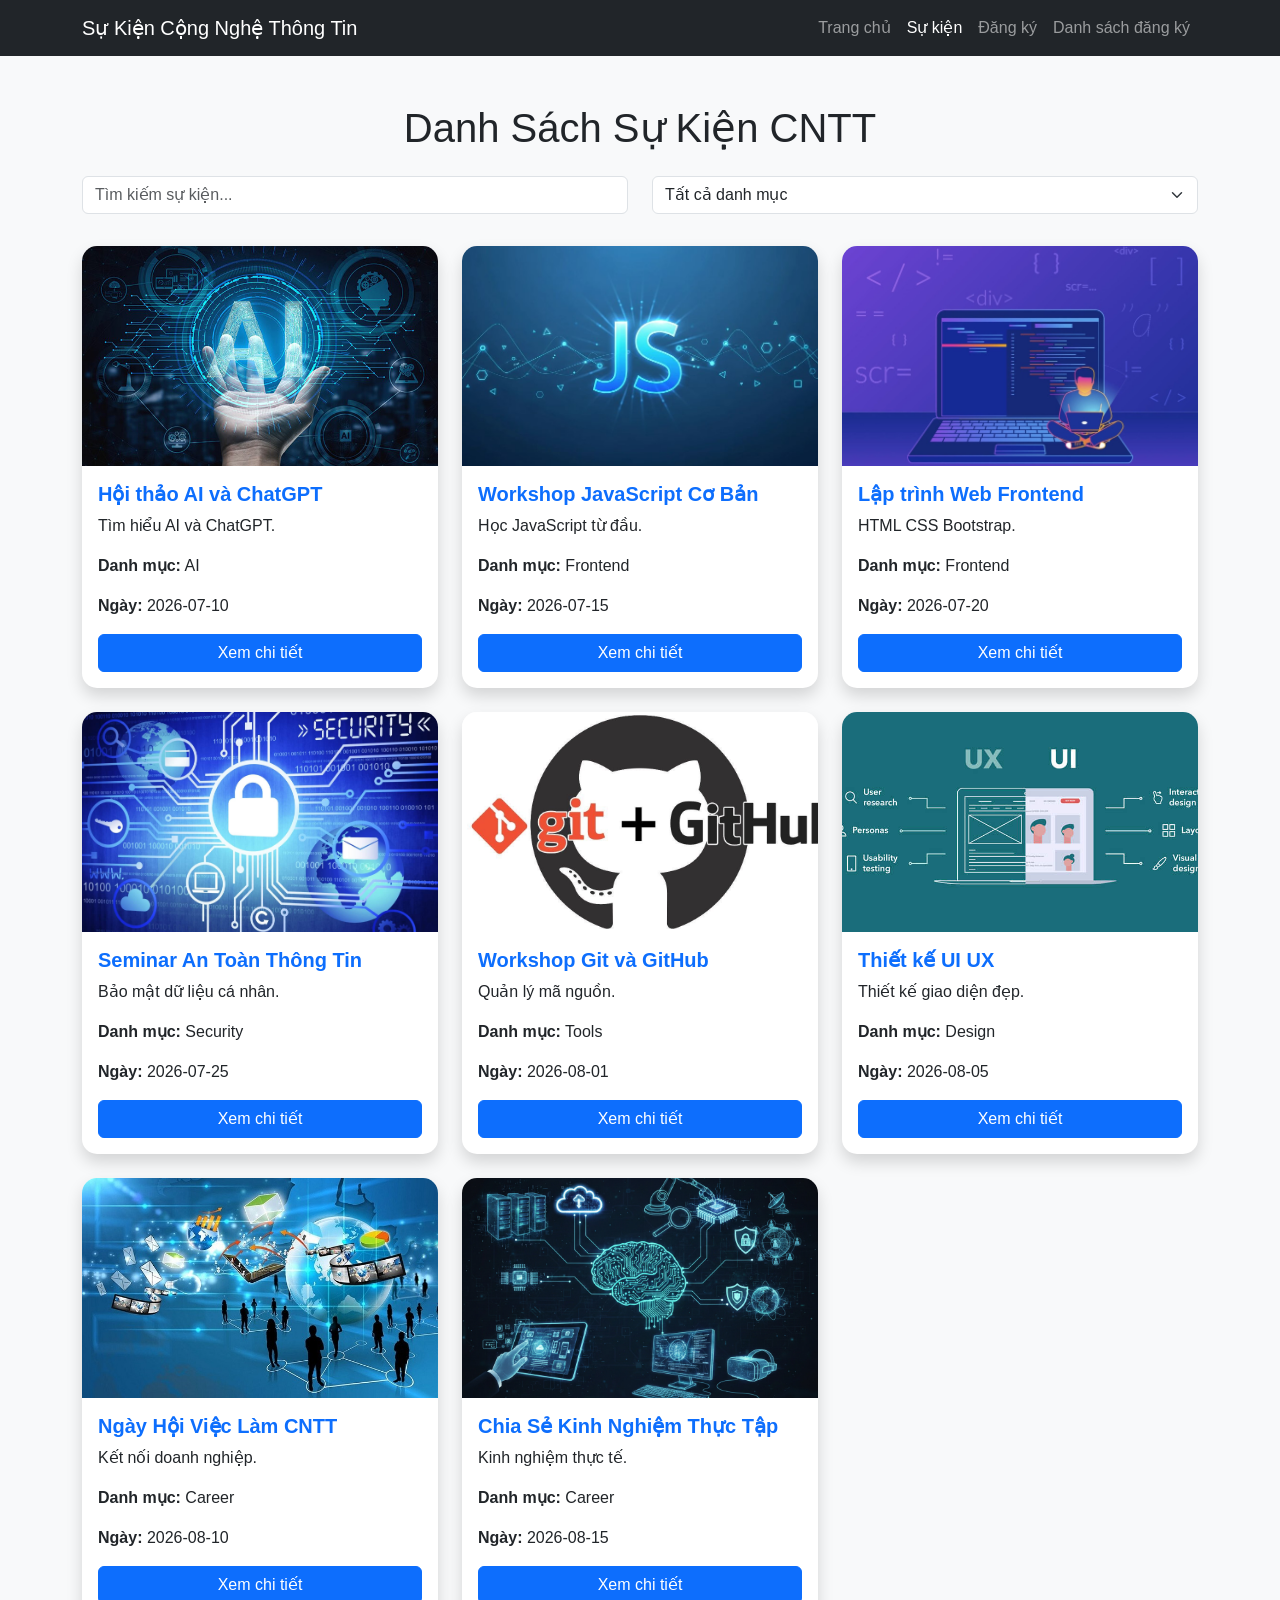
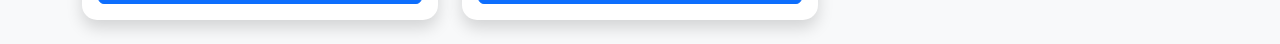
==== courses.html @ 9de2648e "First commit" ====
<!DOCTYPE html>
<html lang="vi">
<head>
    <meta charset="UTF-8">
    <meta name="viewport" content="width=device-width, initial-scale=1.0">
    <title>Danh sách sự kiện</title>

    <link href="https://cdn.jsdelivr.net/npm/bootstrap@5.3.3/dist/css/bootstrap.min.css" rel="stylesheet">

    <link rel="stylesheet" href="style.css">
</head>
<body>

<nav class="navbar navbar-expand-lg navbar-dark bg-dark">
    <div class="container">

        <a class="navbar-brand" href="index.html">
          Sự Kiện Cộng Nghệ Thông Tin
        </a>

        <button class="navbar-toggler"
                type="button"
                data-bs-toggle="collapse"
                data-bs-target="#menu">

            <span class="navbar-toggler-icon"></span>

        </button>

        <div class="collapse navbar-collapse" id="menu">

            <ul class="navbar-nav ms-auto">

                <li class="nav-item">
                    <a class="nav-link" href="index.html">
                        Trang chủ
                    </a>
                </li>

                <li class="nav-item">
                    <a class="nav-link active" href="courses.html">
                        Sự kiện
                    </a>
                </li>

                <li class="nav-item">
                    <a class="nav-link" href="register.html">
                        Đăng ký
                    </a>
                </li>

                <li class="nav-item">
                    <a class="nav-link" href="registrations.html">
                        Danh sách đăng ký
                    </a>
                </li>

            </ul>

        </div>

    </div>
</nav>

<div class="container mt-5">

    <h1 class="text-center mb-4">
        Danh Sách Sự Kiện CNTT
    </h1>

    <div class="row mb-4">

        <div class="col-md-6 mb-2">

            <input
                type="text"
                id="searchInput"
                class="form-control"
                placeholder="Tìm kiếm sự kiện..."
            >

        </div>

        <div class="col-md-6 mb-2">

            <select id="filterCategory" class="form-select">

                <option value="all">
                    Tất cả danh mục
                </option>

                <option value="AI">
                    AI
                </option>

                <option value="Frontend">
                    Frontend
                </option>

                <option value="Security">
                    Security
                </option>

                <option value="Tools">
                    Tools
                </option>

                <option value="Design">
                    Design
                </option>

                <option value="Career">
                    Career
                </option>

            </select>

        </div>

    </div>

    <div class="row" id="courseList">

    </div>

</div>
<div class="modal fade"
     id="detailModal"
     tabindex="-1">

    <div class="modal-dialog">

        <div class="modal-content">

            <div class="modal-header">

                <h5 class="modal-title" id="modalTitle">

                </h5>

                <button
                    type="button"
                    class="btn-close"
                    data-bs-dismiss="modal">
                </button>

            </div>

            <div class="modal-body">

               <div class="text-center">

    <img
        id="modalImage"
        class="img-fluid rounded mb-3"
        style="max-height:250px;object-fit:cover;">

    <p id="modalContent"></p>

</div>

            </div>

        </div>

    </div>

</div>

<script src="data.js"></script>
<script src="main.js"></script>
<script src="https://cdn.jsdelivr.net/npm/bootstrap@5.3.3/dist/js/bootstrap.bundle.min.js"></script>

</body>
</html>
---- style.css ----
*{
    margin:0;
    padding:0;
    box-sizing:border-box;
}

body{
    font-family:Arial, sans-serif;
    background-color:#f8f9fa;
}


.hero{
    background-image:
    linear-gradient(
        rgba(0,0,0,0.5),
        rgba(0,0,0,0.5)
    ),
    url("images/anhbaithi.jpg");

    background-size:cover;
    background-position:center;
    background-repeat:no-repeat;

    color:white;
    padding:150px 20px;

    min-height:80vh;

    display:flex;
    align-items:center;
    justify-content:center;
}

.hero h1{
    margin-bottom:20px;
}

.hero p{
    max-width:700px;
    margin:auto;
}


.card{
    transition:0.3s;
    border:none;
}

.card:hover{
    transform:translateY(-5px);
}


footer{
    margin-top:50px;
}


.error{
    color:red;
    font-size:14px;
    margin-top:5px;
}


table{
    background:white;
}


@media(max-width:768px){

    .hero{
        padding:80px 15px;
    }

    .hero h1{
        font-size:2rem;
    }

}
.card{
    height:100%;
}

.card-body{
    display:flex;
    flex-direction:column;
}
.card{
    border:none;
    border-radius:15px;
    overflow:hidden;
    transition:0.3s;
}

.card:hover{
    transform:translateY(-8px);
    box-shadow:0 10px 25px rgba(0,0,0,0.2);
}

.card-img-top{
    height:220px;
    object-fit:cover;
}

.card-title{
    font-weight:bold;
    color:#0d6efd;
}
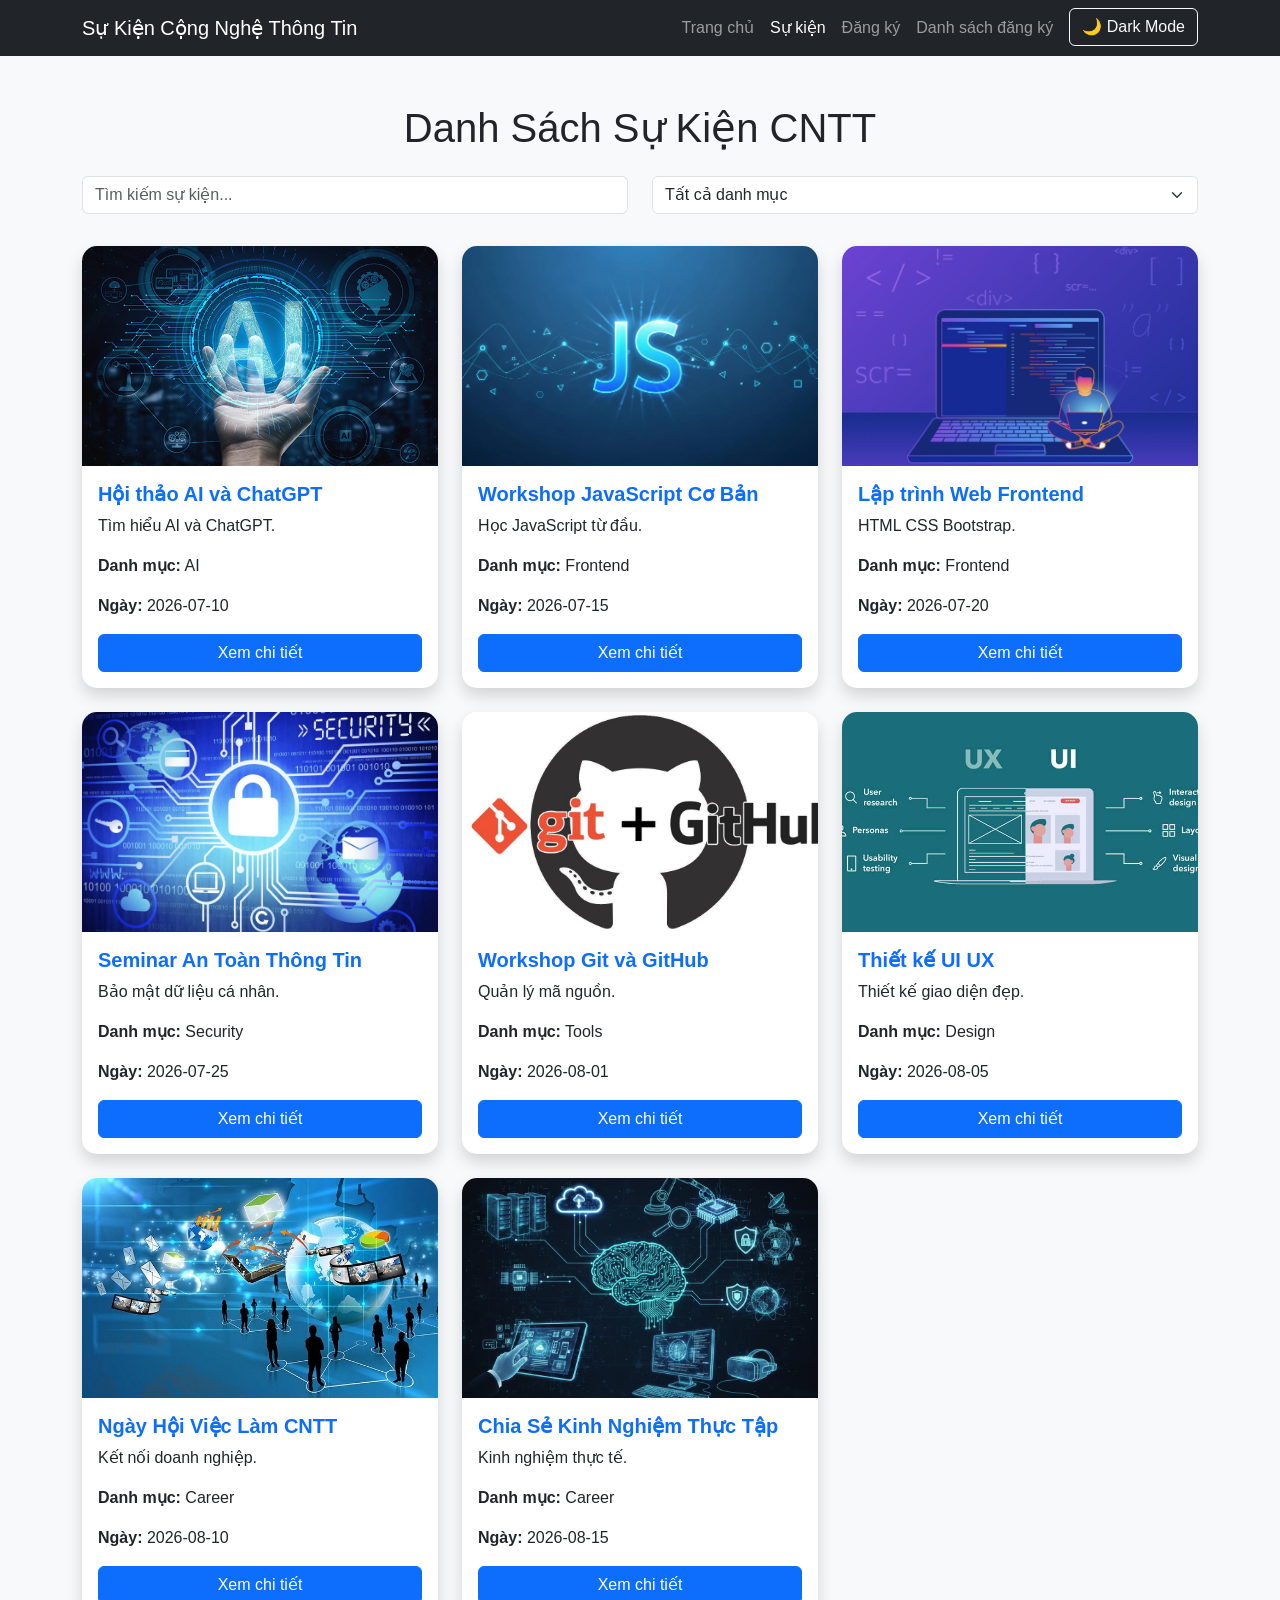
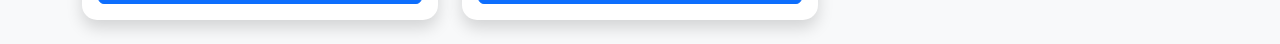
==== commit 24ada976: "Thêm Chức Năng" ====
--- a/courses.html
+++ b/courses.html
@@ -54,6 +54,11 @@
                         Danh sách đăng ký
                     </a>
                 </li>
+                <li class="nav-item ms-2">
+    <button id="themeBtn" class="btn btn-outline-light">
+        🌙 Dark Mode
+    </button>
+</li>
 
             </ul>
 
@@ -170,6 +175,23 @@
 <script src="data.js"></script>
 <script src="main.js"></script>
 <script src="https://cdn.jsdelivr.net/npm/bootstrap@5.3.3/dist/js/bootstrap.bundle.min.js"></script>
+<script>
+const themeBtn = document.getElementById("themeBtn");
+
+if(themeBtn){
+    themeBtn.addEventListener("click", () => {
+
+        document.body.classList.toggle("dark-mode");
+
+        if(document.body.classList.contains("dark-mode")){
+            themeBtn.innerText = "☀️ Light Mode";
+        } else {
+            themeBtn.innerText = "🌙 Dark Mode";
+        }
+
+    });
+}
+</script>
 
 </body>
 </html>
--- a/style.css
+++ b/style.css
@@ -108,4 +108,24 @@
 .card-title{
     font-weight:bold;
     color:#0d6efd;
+}
+.dark-mode{
+    background-color:#121212;
+    color:white;
+}
+
+.dark-mode .card{
+    background-color:#1e1e1e;
+    color:white;
+}
+
+.dark-mode .form-control,
+.dark-mode .form-select{
+    background-color:#2c2c2c;
+    color:white;
+    border-color:#555;
+}
+
+.dark-mode footer{
+    background-color:black !important;
 }
